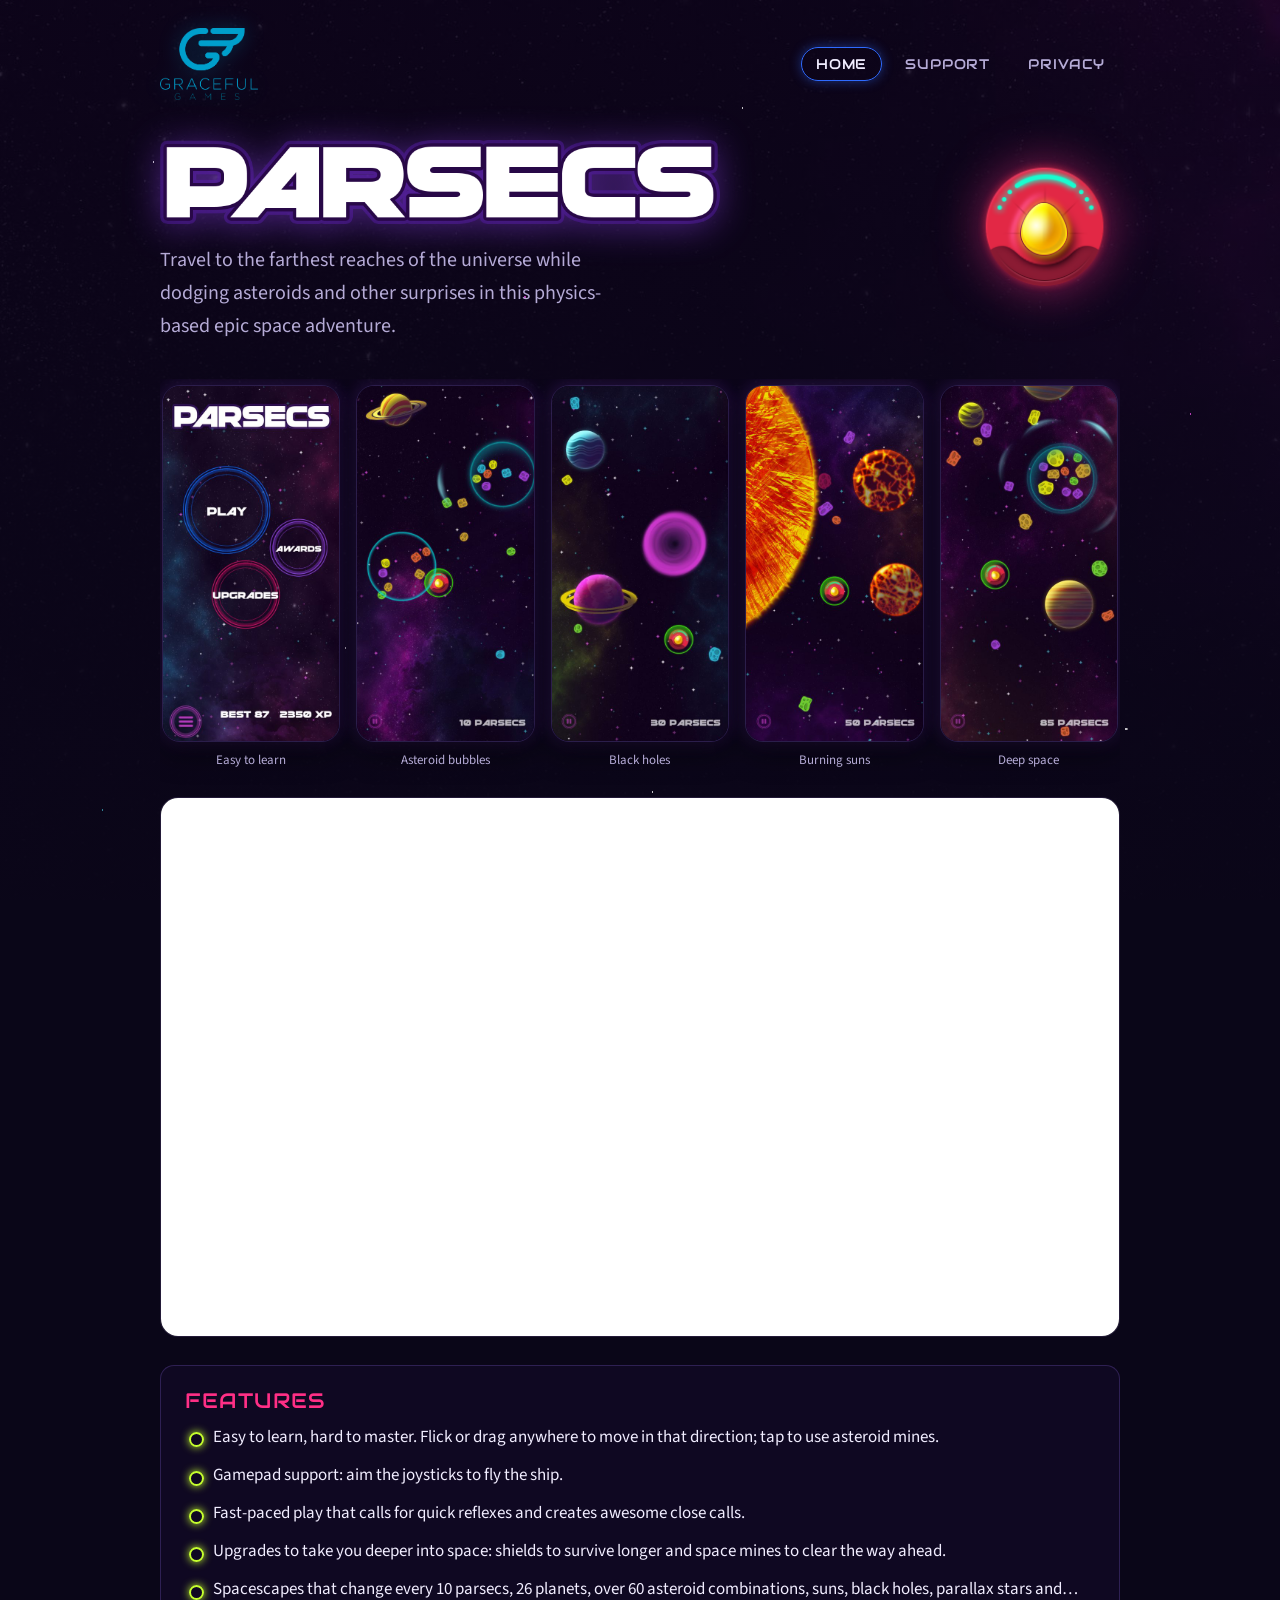
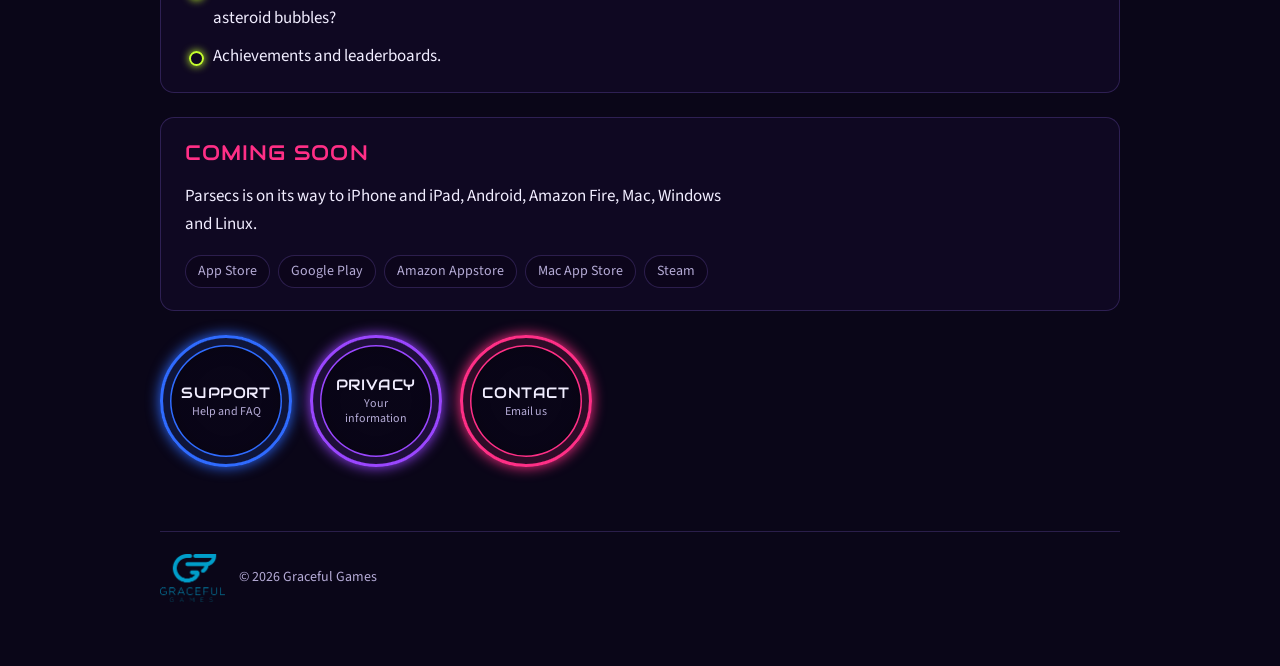
==== index.html @ 477dfe09 "Home page: the gameplay trailer under the screenshots YouTube embed, 16:9 at the column's width, fra" ====
<!doctype html>
<html lang="en">
<head>
<meta charset="utf-8">
<meta name="viewport" content="width=device-width, initial-scale=1">
<title>Graceful Games</title>
<meta name="description" content="Graceful Games, maker of Parsecs: a physics-based space adventure through asteroids, planets, suns and black holes.">
<meta property="og:title" content="Parsecs by Graceful Games">
<meta property="og:description" content="Travel to the farthest reaches of the universe while dodging asteroids and other surprises.">
<meta property="og:image" content="https://gracefulgames.net/assets/01-title.jpg">
<meta name="theme-color" content="#0a0618">
<link rel="icon" href="assets/gg-logo.png">
<link rel="preconnect" href="https://fonts.googleapis.com">
<link rel="preconnect" href="https://fonts.gstatic.com" crossorigin>
<link rel="stylesheet" href="https://fonts.googleapis.com/css2?family=Audiowide&family=Source+Sans+3:wght@400;600&display=swap">
<link rel="stylesheet" href="style.css">
</head>
<body>
<div class="wrap">
  <header class="site">
    <a class="brand" href="./"><img src="assets/gg-logo.png" alt="Graceful Games" width="526" height="386"></a>
    <nav>
      <a href="./" aria-current="page">Home</a>
      <a href="support.html">Support</a>
      <a href="privacy.html">Privacy</a>
    </nav>
  </header>

  <section class="hero">
    <div>
      <h1 style="margin:0"><img class="title" src="assets/parsecs-logo.png" alt="Parsecs" width="848" height="127"></h1>
      <p class="tagline">Travel to the farthest reaches of the universe while dodging asteroids and other surprises in this physics-based epic space adventure.</p>
    </div>
    <img class="ship" src="assets/ship.png" alt="" width="153" height="183">
  </section>

  <div class="shots" aria-label="Screenshots">
    <figure><img src="assets/01-title.jpg" alt="The Parsecs title screen with its Play, Awards and Upgrades rings" width="480" height="960" loading="lazy"><figcaption>Easy to learn</figcaption></figure>
    <figure><img src="assets/02-bubbles.jpg" alt="The ship flying past planets and asteroid bubbles" width="480" height="960" loading="lazy"><figcaption>Asteroid bubbles</figcaption></figure>
    <figure><img src="assets/03-black-hole.jpg" alt="A black hole pulling at the field" width="480" height="960" loading="lazy"><figcaption>Black holes</figcaption></figure>
    <figure><img src="assets/04-sun.jpg" alt="The ship skirting a burning sun" width="480" height="960" loading="lazy"><figcaption>Burning suns</figcaption></figure>
    <figure><img src="assets/05-deep-space.jpg" alt="Deep space, 85 parsecs out" width="480" height="960" loading="lazy"><figcaption>Deep space</figcaption></figure>
  </div>

  <div class="video">
    <iframe src="https://www.youtube.com/embed/YrT-RNDruPI?si=QQUBw9pOSfeVMyu2" title="Parsecs gameplay trailer" frameborder="0" allow="accelerometer; autoplay; clipboard-write; encrypted-media; gyroscope; picture-in-picture; web-share" referrerpolicy="strict-origin-when-cross-origin" allowfullscreen loading="lazy"></iframe>
  </div>

  <div class="card">
    <h2>Features</h2>
    <ul class="features">
      <li>Easy to learn, hard to master. Flick or drag anywhere to move in that direction; tap to use asteroid mines.</li>
      <li>Gamepad support: aim the joysticks to fly the ship.</li>
      <li>Fast-paced play that calls for quick reflexes and creates awesome close calls.</li>
      <li>Upgrades to take you deeper into space: shields to survive longer and space mines to clear the way ahead.</li>
      <li>Spacescapes that change every 10 parsecs, 26 planets, over 60 asteroid combinations, suns, black holes, parallax stars and&hellip; asteroid bubbles?</li>
      <li>Achievements and leaderboards.</li>
    </ul>
  </div>

  <div class="card">
    <h2>Coming soon</h2>
    <p>Parsecs is on its way to iPhone and iPad, Android, Amazon Fire, Mac, Windows and Linux.</p>
    <ul class="platforms">
      <li>App Store</li>
      <li>Google Play</li>
      <li>Amazon Appstore</li>
      <li>Mac App Store</li>
      <li>Steam</li>
    </ul>
  </div>

  <div class="rings">
    <a class="ring" href="support.html">Support<small>Help and FAQ</small></a>
    <a class="ring purple" href="privacy.html">Privacy<small>Your information</small></a>
    <a class="ring pink" href="mailto:kevin@gracefulgames.net">Contact<small>Email us</small></a>
  </div>

  <footer class="site">
    <img src="assets/gg-logo.png" alt="" width="526" height="386">
    <span>© 2026 Graceful Games</span>
  </footer>
</div>
</body>
</html>
---- style.css ----
/* Graceful Games - styled after Parsecs: a deep-space nebula, a starfield,
   and the game's neon menu rings (blue PLAY, purple AWARDS, pink UPGRADES). */
:root {
  --bg: #0a0618;
  --panel: rgba(18, 10, 40, 0.72);
  --panel-solid: #140c2c;
  --ink: #f1edff;
  --muted: #b5abd6;
  --line: rgba(160, 120, 255, 0.22);
  --ring-blue: #2f6bff;
  --ring-purple: #9a46ff;
  --ring-pink: #ff2f86;
  --xp: #c6ff2e;
  --gg: #00a3d4;
  --link: #7fd6ff;
  --display: "Audiowide", "Segoe UI", system-ui, sans-serif;
  --body: "Source Sans 3", "Segoe UI", system-ui, sans-serif;
  color-scheme: dark;
}

* { box-sizing: border-box; }
html, body { margin: 0; }

body {
  background-color: var(--bg);
  color: var(--ink);
  font: 17px/1.65 var(--body);
  padding: 0 16px;
  min-height: 100vh;
  position: relative;
}

/* The game's own nebula, darkened so text stays easy to read. */
body::before {
  content: "";
  position: fixed;
  inset: 0;
  z-index: -2;
  background:
    linear-gradient(180deg, rgba(10, 6, 24, 0.55) 0%, rgba(10, 6, 24, 0.82) 55%, rgba(10, 6, 24, 0.95) 100%),
    url("assets/nebula.jpg") center top / cover no-repeat;
}

/* A sprinkle of stars in the game's three tints: white, pink and teal. */
body::after {
  content: "";
  position: fixed;
  inset: 0;
  z-index: -1;
  pointer-events: none;
  opacity: 0.75;
  background-image:
    radial-gradient(1.5px 1.5px at 12% 18%, #fff 60%, transparent 61%),
    radial-gradient(1px 1px at 27% 72%, #fff 60%, transparent 61%),
    radial-gradient(2px 2px at 41% 33%, #ec52ea 60%, transparent 61%),
    radial-gradient(1px 1px at 58% 12%, #fff 60%, transparent 61%),
    radial-gradient(1.5px 1.5px at 66% 58%, #3eaabd 60%, transparent 61%),
    radial-gradient(1px 1px at 79% 27%, #fff 60%, transparent 61%),
    radial-gradient(2px 2px at 88% 81%, #fff 60%, transparent 61%),
    radial-gradient(1px 1px at 8% 90%, #3eaabd 60%, transparent 61%),
    radial-gradient(1.5px 1.5px at 93% 46%, #ec52ea 60%, transparent 61%),
    radial-gradient(1px 1px at 51% 88%, #fff 60%, transparent 61%);
}

.wrap { max-width: 960px; margin: 0 auto; padding: 28px 0 64px; }
.wrap.narrow { max-width: 760px; }

/* Header: the Graceful Games logo and the three pages. */
header.site {
  display: flex;
  flex-wrap: wrap;
  align-items: center;
  justify-content: space-between;
  gap: 16px;
  margin-bottom: 40px;
}
.brand { display: inline-flex; align-items: center; }
.brand img { height: 72px; width: auto; display: block; filter: drop-shadow(0 0 10px rgba(0, 163, 212, 0.35)); }
nav { display: flex; flex-wrap: wrap; gap: 8px; }
nav a {
  font: 14px var(--display);
  letter-spacing: 0.06em;
  text-transform: uppercase;
  color: var(--muted);
  text-decoration: none;
  padding: 7px 14px;
  border-radius: 999px;
  border: 1.5px solid transparent;
}
nav a:hover { color: var(--ink); border-color: var(--line); }
nav a[aria-current="page"] { color: var(--ink); border-color: var(--ring-blue); box-shadow: 0 0 12px rgba(47, 107, 255, 0.45); }

h1, h2, h3 { font-family: var(--display); font-weight: 400; line-height: 1.2; text-wrap: balance; }
h1 { font-size: clamp(30px, 6vw, 46px); margin: 0 0 12px; letter-spacing: 0.03em; text-transform: uppercase; }
h2 { font-size: 21px; margin: 40px 0 10px; color: var(--ring-pink); text-transform: uppercase; letter-spacing: 0.05em; }
h3 { font-size: 17px; margin: 26px 0 6px; color: var(--ink); letter-spacing: 0.02em; }
p, li { max-width: 68ch; }
a { color: var(--link); }
strong { color: var(--ink); }
.lede { color: var(--muted); font-size: 19px; margin: 0 0 28px; }
.meta { color: var(--muted); font-size: 14px; }
code { font-size: 15px; background: var(--panel-solid); padding: 1px 6px; border-radius: 4px; }

.card {
  background: var(--panel);
  border: 1px solid var(--line);
  border-radius: 14px;
  padding: 22px 24px;
  margin: 24px 0;
  backdrop-filter: blur(6px);
}
.card h2 { margin-top: 0; }

/* Home: the hero. */
.hero { display: grid; grid-template-columns: 1fr auto; gap: 24px; align-items: center; margin: 8px 0 36px; }
.hero .title { width: 100%; max-width: 560px; height: auto; display: block; filter: drop-shadow(0 4px 18px rgba(154, 70, 255, 0.45)); }
.hero .tagline { font-size: 20px; color: var(--muted); margin: 20px 0 0; max-width: 46ch; }
.hero .ship {
  width: clamp(96px, 16vw, 150px);
  height: auto;
  filter: drop-shadow(0 0 24px rgba(255, 47, 134, 0.55));
  animation: drift 6s ease-in-out infinite;
}
@keyframes drift {
  0%, 100% { transform: translateY(0) rotate(-4deg); }
  50% { transform: translateY(-14px) rotate(4deg); }
}

/* The game's menu rings, as links. */
.rings { display: flex; flex-wrap: wrap; gap: 18px; margin: 8px 0 8px; }
.ring {
  --c: var(--ring-blue);
  width: 132px;
  height: 132px;
  border-radius: 50%;
  display: flex;
  flex-direction: column;
  align-items: center;
  justify-content: center;
  gap: 2px;
  text-align: center;
  padding: 18px;
  font: 15px/1.2 var(--display);
  text-transform: uppercase;
  letter-spacing: 0.04em;
  color: var(--ink);
  text-decoration: none;
  border: 3px solid var(--c);
  box-shadow: 0 0 14px var(--c), inset 0 0 0 7px rgba(10, 6, 24, 0.85), inset 0 0 0 8.5px var(--c), inset 0 0 22px rgba(0, 0, 0, 0.6);
  background: radial-gradient(circle, rgba(10, 6, 24, 0.85) 60%, rgba(10, 6, 24, 0.6) 100%);
  transition: transform 0.15s ease, box-shadow 0.15s ease;
}
.ring:hover, .ring:focus-visible { transform: scale(1.05); box-shadow: 0 0 24px var(--c), inset 0 0 0 7px rgba(10, 6, 24, 0.85), inset 0 0 0 8.5px var(--c), inset 0 0 22px rgba(0, 0, 0, 0.6); outline: none; }
.ring.purple { --c: var(--ring-purple); }
.ring.pink { --c: var(--ring-pink); }
.ring small { display: block; font: 12px/1.25 var(--body); text-transform: none; letter-spacing: 0; color: var(--muted); max-width: 84px; }

/* Screenshots, phone-shaped, in a row that scrolls on narrow screens. */
.shots {
  display: grid;
  grid-auto-flow: column;
  grid-auto-columns: minmax(150px, 1fr);
  gap: 16px;
  overflow-x: auto;
  scroll-snap-type: x mandatory;
  padding: 6px 2px 18px;
  margin: 0 0 8px;
}
.shots figure { margin: 0; scroll-snap-align: start; }
.shots img {
  width: 100%;
  height: auto;
  aspect-ratio: 1 / 2;
  object-fit: cover;
  border-radius: 18px;
  border: 1px solid var(--line);
  box-shadow: 0 10px 28px rgba(0, 0, 0, 0.55), 0 0 18px rgba(154, 70, 255, 0.25);
  display: block;
}
.shots figcaption { font-size: 13px; color: var(--muted); text-align: center; margin-top: 8px; }

/* The gameplay trailer, 16:9 at the column's full width on any screen. */
.video {
  aspect-ratio: 16 / 9;
  max-width: 100%;
  margin: 0 0 28px;
  border-radius: 18px;
  overflow: hidden;
  border: 1px solid var(--line);
  background: #000;
}
.video iframe { display: block; width: 100%; height: 100%; border: 0; }

.features { list-style: none; padding: 0; margin: 0; display: grid; gap: 10px; }
.features li { padding-left: 28px; position: relative; max-width: none; }
.features li::before {
  content: "";
  position: absolute;
  left: 4px;
  top: 0.55em;
  width: 11px;
  height: 11px;
  border-radius: 50%;
  border: 2px solid var(--xp);
  box-shadow: 0 0 8px var(--xp);
}

.platforms { display: flex; flex-wrap: wrap; gap: 8px; margin: 12px 0 0; padding: 0; list-style: none; }
.platforms li {
  font-size: 14px;
  padding: 4px 12px;
  border-radius: 999px;
  border: 1px solid var(--line);
  background: rgba(10, 6, 24, 0.6);
  color: var(--muted);
}

footer.site {
  margin-top: 64px;
  padding-top: 22px;
  border-top: 1px solid var(--line);
  color: var(--muted);
  font-size: 14px;
  display: flex;
  flex-wrap: wrap;
  align-items: center;
  gap: 14px;
}
footer.site img { height: 48px; width: auto; }
footer.site a { color: var(--muted); }

@media (max-width: 640px) {
  .hero { grid-template-columns: 1fr; }
  .hero .ship { justify-self: center; grid-row: 1; }
  .brand img { height: 58px; }
  .ring { width: 112px; height: 112px; font-size: 13px; }
  .shots { grid-auto-columns: 58%; }
  .rings { justify-content: center; }
}

@media (prefers-reduced-motion: reduce) {
  .hero .ship { animation: none; }
  .ring { transition: none; }
}
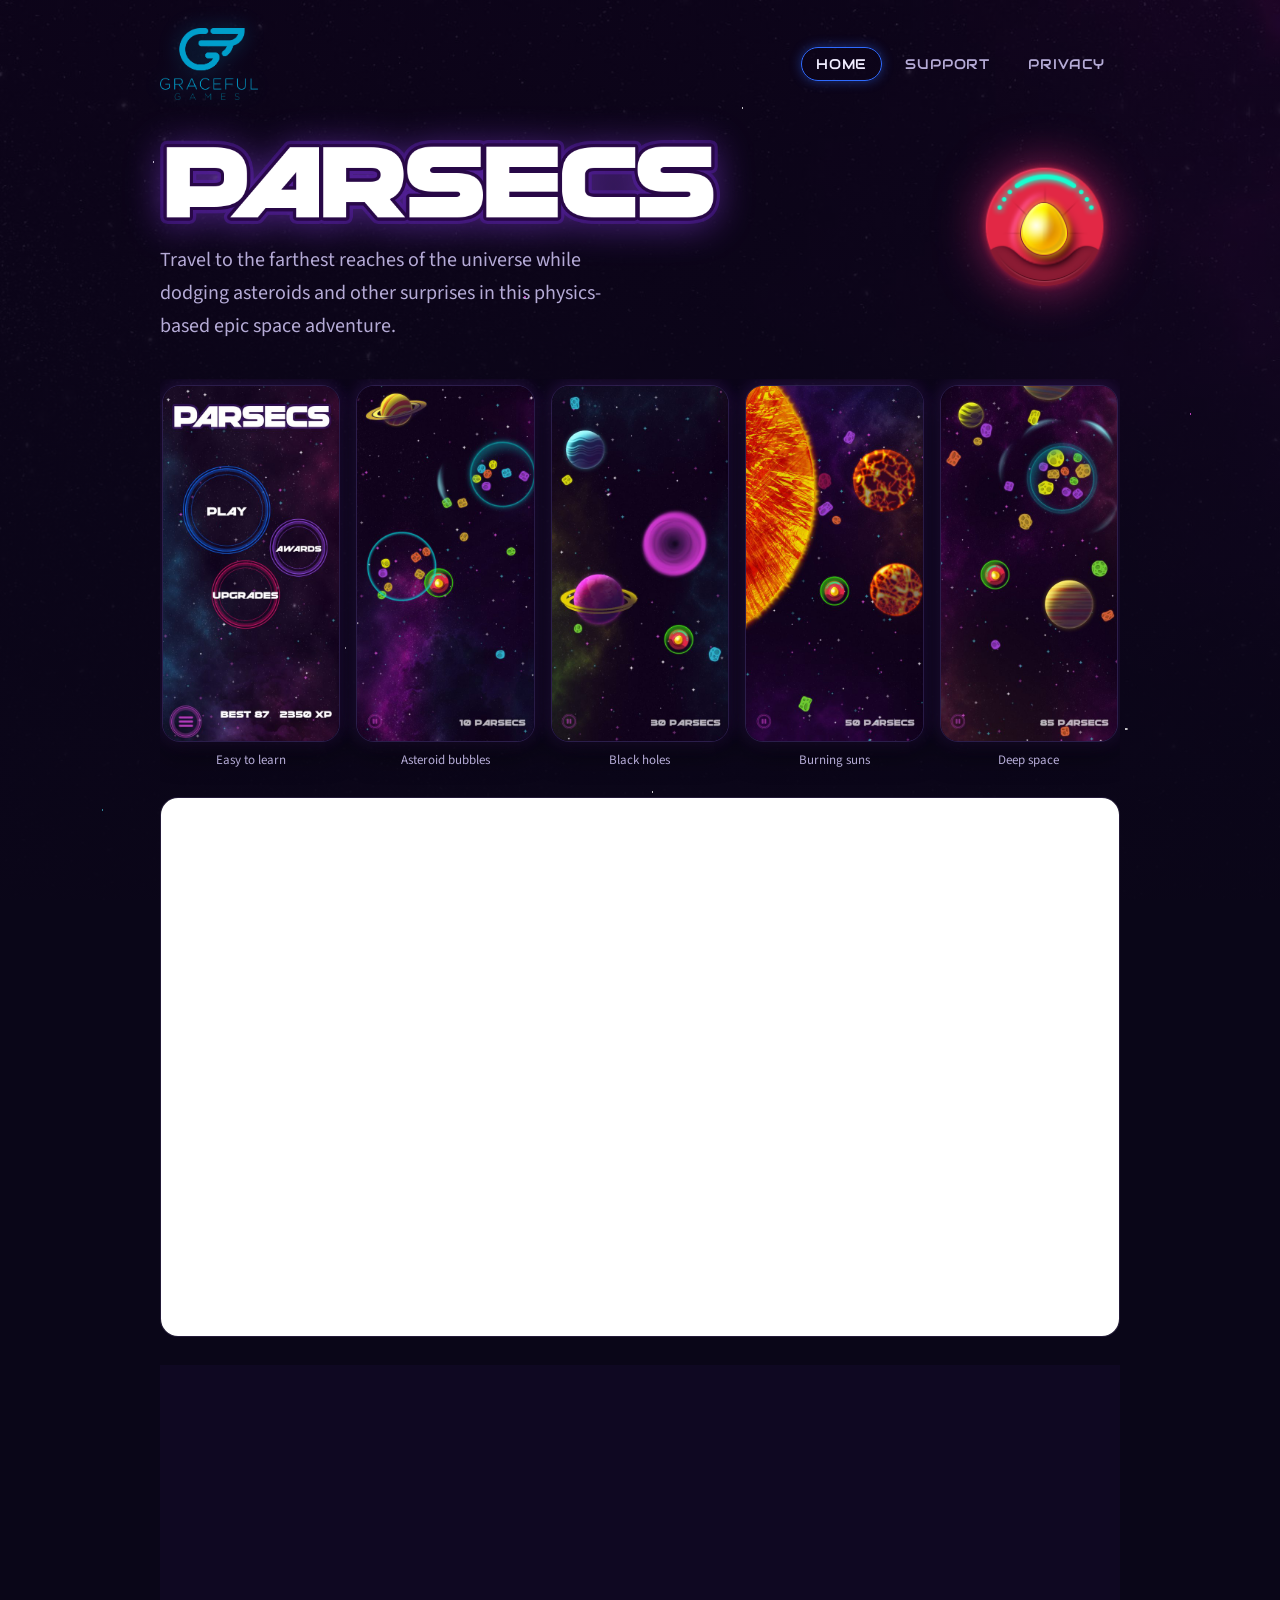
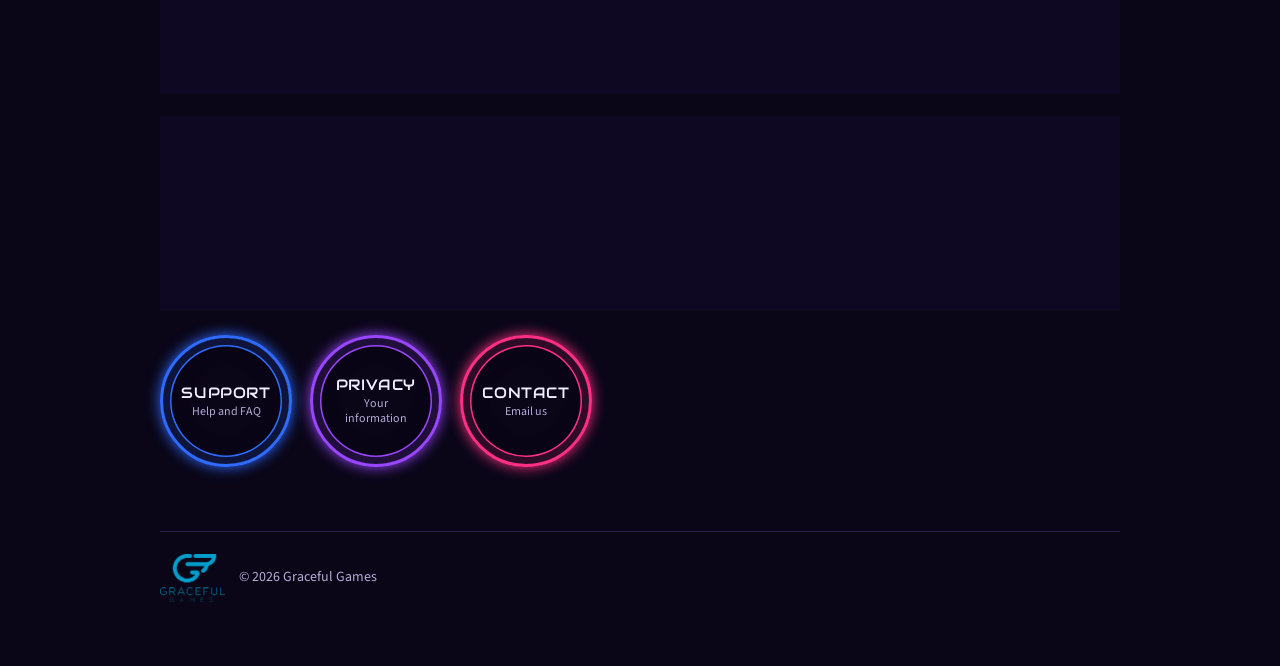
==== commit 82ccc1b1: "Version the stylesheet link so browsers fetch new styles at once A cached style.css (GitHub Pages al" ====
--- a/index.html
+++ b/index.html
@@ -13,7 +13,7 @@
 <link rel="preconnect" href="https://fonts.googleapis.com">
 <link rel="preconnect" href="https://fonts.gstatic.com" crossorigin>
 <link rel="stylesheet" href="https://fonts.googleapis.com/css2?family=Audiowide&family=Source+Sans+3:wght@400;600&display=swap">
-<link rel="stylesheet" href="style.css">
+<link rel="stylesheet" href="style.css?v=2026-10-16">
 </head>
 <body>
 <div class="wrap">
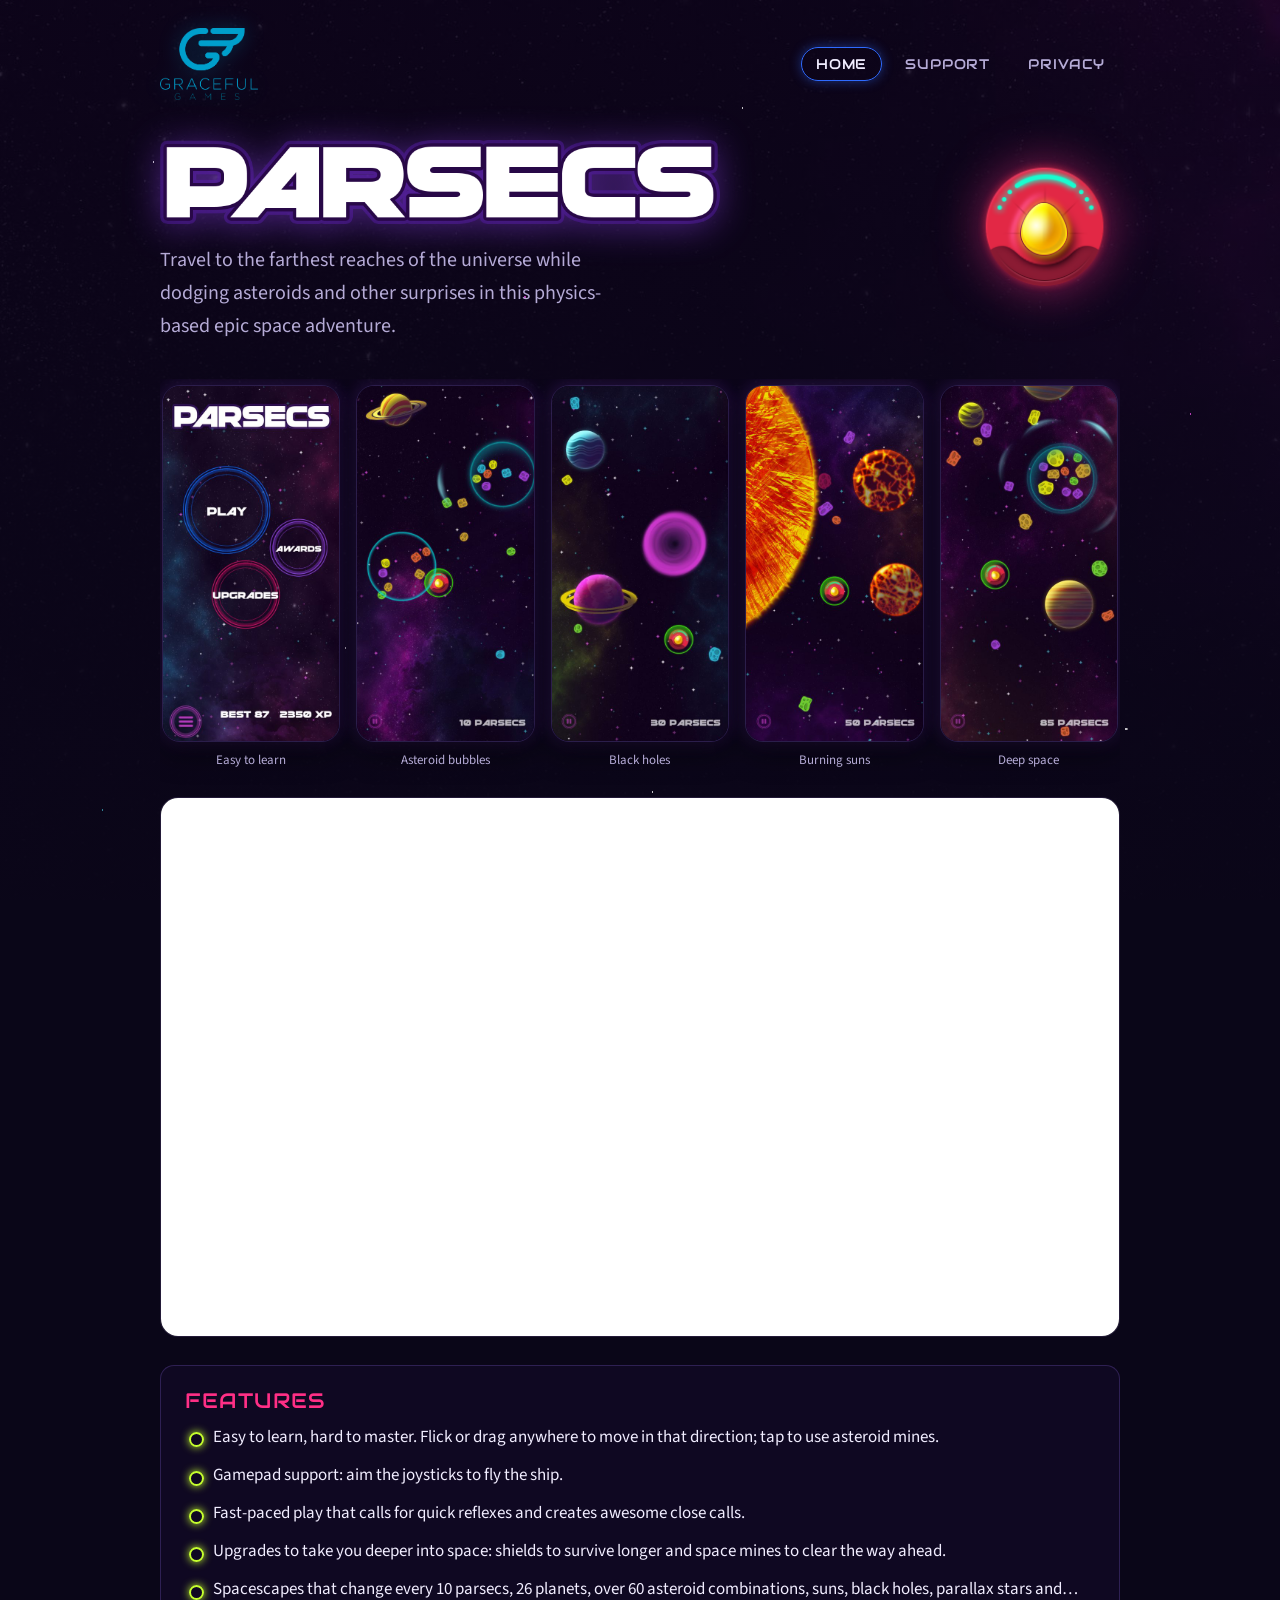
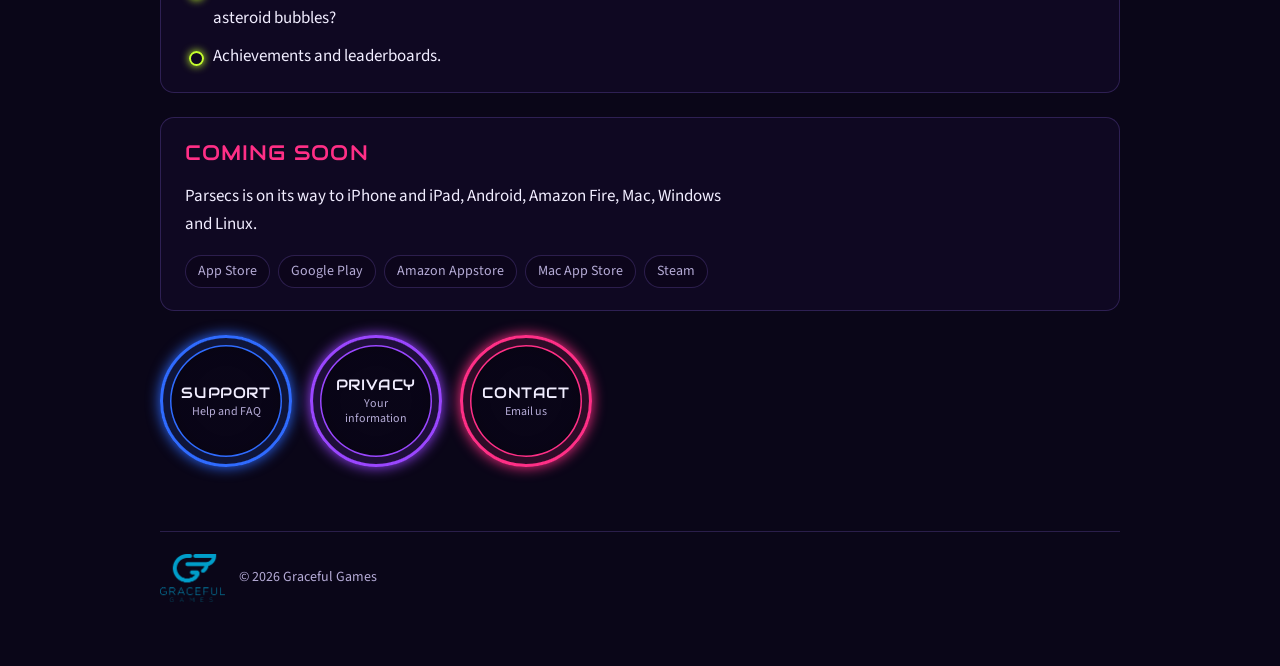
==== commit 3b1387c0: "Trailer embed from the Graceful Games YouTube channel Co-Authored-By: Claude Opus 5.5 <noreply@anthr" ====
--- a/index.html
+++ b/index.html
@@ -43,7 +43,7 @@
   </div>
 
   <div class="video">
-    <iframe src="https://www.youtube.com/embed/YrT-RNDruPI?si=QQUBw9pOSfeVMyu2" title="Parsecs gameplay trailer" frameborder="0" allow="accelerometer; autoplay; clipboard-write; encrypted-media; gyroscope; picture-in-picture; web-share" referrerpolicy="strict-origin-when-cross-origin" allowfullscreen loading="lazy"></iframe>
+    <iframe src="https://www.youtube.com/embed/2_z4s0PVb4Q" title="Parsecs gameplay trailer" frameborder="0" allow="accelerometer; autoplay; clipboard-write; encrypted-media; gyroscope; picture-in-picture; web-share" referrerpolicy="strict-origin-when-cross-origin" allowfullscreen loading="lazy"></iframe>
   </div>
 
   <div class="card">
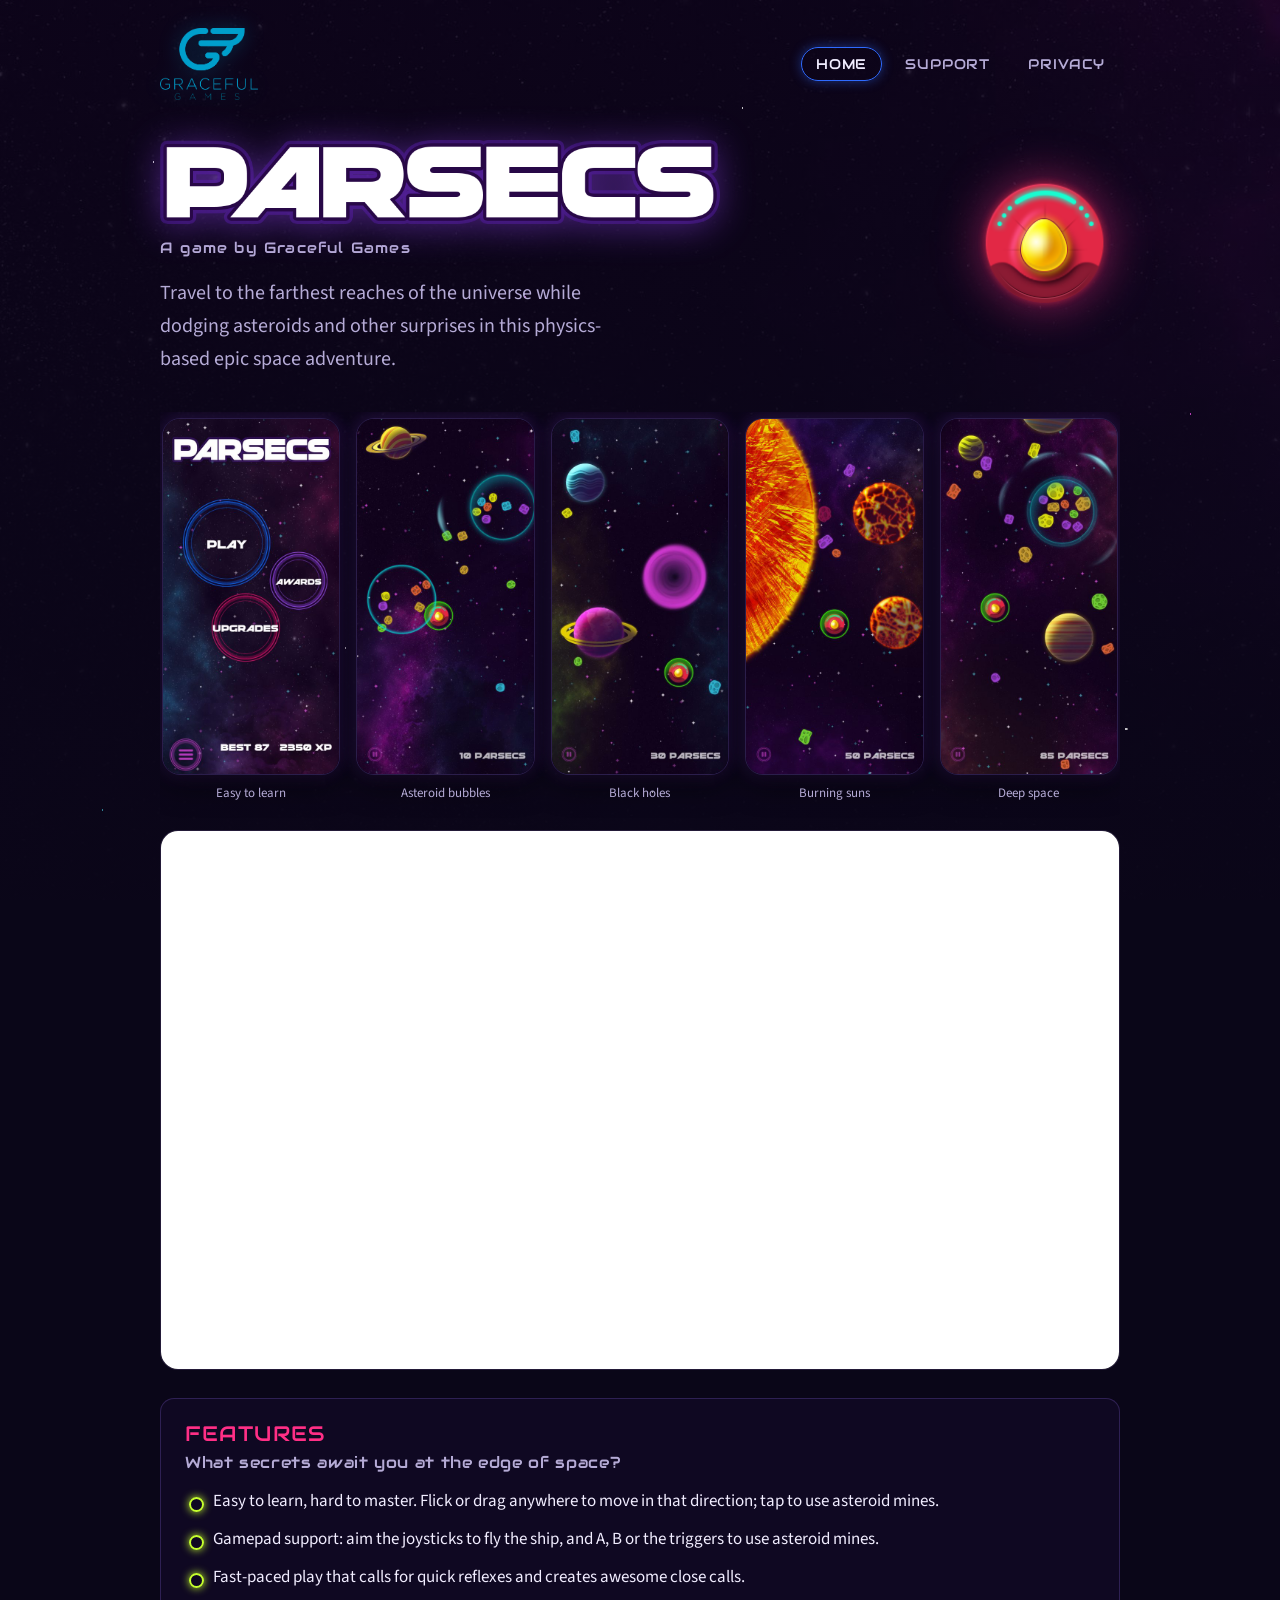
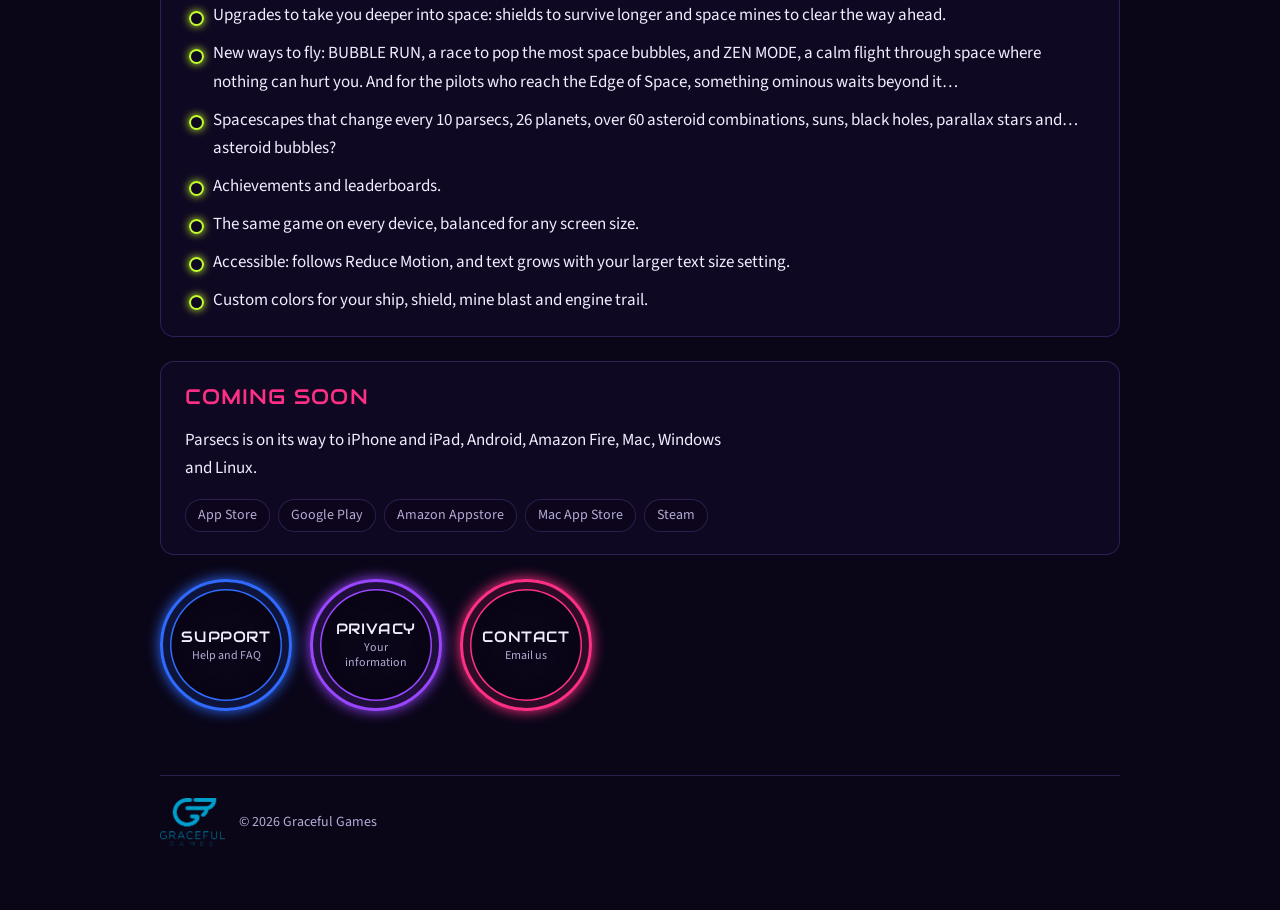
==== commit 68e96b51: "Search visibility: canonical URLs, site name, favicons, sitemap; fuller features - Each page names i" ====
--- a/index.html
+++ b/index.html
@@ -3,17 +3,63 @@
 <head>
 <meta charset="utf-8">
 <meta name="viewport" content="width=device-width, initial-scale=1">
-<title>Graceful Games</title>
+<title>Graceful Games | Makers of Parsecs, a space adventure game</title>
 <meta name="description" content="Graceful Games, maker of Parsecs: a physics-based space adventure through asteroids, planets, suns and black holes.">
+<link rel="canonical" href="https://gracefulgames.net/">
+<meta property="og:site_name" content="Graceful Games">
+<meta property="og:type" content="website">
+<meta property="og:url" content="https://gracefulgames.net/">
 <meta property="og:title" content="Parsecs by Graceful Games">
 <meta property="og:description" content="Travel to the farthest reaches of the universe while dodging asteroids and other surprises.">
 <meta property="og:image" content="https://gracefulgames.net/assets/01-title.jpg">
 <meta name="theme-color" content="#0a0618">
-<link rel="icon" href="assets/gg-logo.png">
+<link rel="icon" href="/favicon.ico" sizes="48x48">
+<link rel="icon" href="/assets/favicon-192.png" type="image/png" sizes="192x192">
+<link rel="apple-touch-icon" href="/assets/apple-touch-icon.png">
+<script type="application/ld+json">
+{
+  "@context": "https://schema.org",
+  "@graph": [
+    {
+      "@type": "WebSite",
+      "@id": "https://gracefulgames.net/#website",
+      "name": "Graceful Games",
+      "alternateName": "gracefulgames.net",
+      "url": "https://gracefulgames.net/",
+      "publisher": { "@id": "https://gracefulgames.net/#org" }
+    },
+    {
+      "@type": "Organization",
+      "@id": "https://gracefulgames.net/#org",
+      "name": "Graceful Games",
+      "url": "https://gracefulgames.net/",
+      "logo": "https://gracefulgames.net/assets/gg-logo.png",
+      "email": "kevin@gracefulgames.net"
+    },
+    {
+      "@type": "VideoGame",
+      "name": "Parsecs",
+      "url": "https://gracefulgames.net/",
+      "description": "A physics-based space adventure: travel to the farthest reaches of the universe while dodging asteroids, planets, suns and black holes.",
+      "image": "https://gracefulgames.net/assets/01-title.jpg",
+      "genre": ["Arcade", "Action"],
+      "gamePlatform": ["iOS", "Android", "Windows", "macOS", "Linux"],
+      "publisher": { "@id": "https://gracefulgames.net/#org" },
+      "author": { "@id": "https://gracefulgames.net/#org" },
+      "trailer": {
+        "@type": "VideoObject",
+        "name": "Parsecs gameplay trailer",
+        "embedUrl": "https://www.youtube.com/embed/2_z4s0PVb4Q",
+        "thumbnailUrl": "https://i.ytimg.com/vi/2_z4s0PVb4Q/hqdefault.jpg"
+      }
+    }
+  ]
+}
+</script>
 <link rel="preconnect" href="https://fonts.googleapis.com">
 <link rel="preconnect" href="https://fonts.gstatic.com" crossorigin>
 <link rel="stylesheet" href="https://fonts.googleapis.com/css2?family=Audiowide&family=Source+Sans+3:wght@400;600&display=swap">
-<link rel="stylesheet" href="style.css?v=2026-10-16">
+<link rel="stylesheet" href="style.css?v=2026-10-22">
 </head>
 <body>
 <div class="wrap">
@@ -29,6 +75,7 @@
   <section class="hero">
     <div>
       <h1 style="margin:0"><img class="title" src="assets/parsecs-logo.png" alt="Parsecs" width="848" height="127"></h1>
+      <p class="studio">A game by Graceful Games</p>
       <p class="tagline">Travel to the farthest reaches of the universe while dodging asteroids and other surprises in this physics-based epic space adventure.</p>
     </div>
     <img class="ship" src="assets/ship.png" alt="" width="153" height="183">
@@ -48,13 +95,18 @@
 
   <div class="card">
     <h2>Features</h2>
+    <p class="hint">What secrets await you at the edge of space?</p>
     <ul class="features">
       <li>Easy to learn, hard to master. Flick or drag anywhere to move in that direction; tap to use asteroid mines.</li>
-      <li>Gamepad support: aim the joysticks to fly the ship.</li>
+      <li>Gamepad support: aim the joysticks to fly the ship, and A, B or the triggers to use asteroid mines.</li>
       <li>Fast-paced play that calls for quick reflexes and creates awesome close calls.</li>
       <li>Upgrades to take you deeper into space: shields to survive longer and space mines to clear the way ahead.</li>
+      <li>New ways to fly: BUBBLE RUN, a race to pop the most space bubbles, and ZEN MODE, a calm flight through space where nothing can hurt you. And for the pilots who reach the Edge of Space, something ominous waits beyond it&hellip;</li>
       <li>Spacescapes that change every 10 parsecs, 26 planets, over 60 asteroid combinations, suns, black holes, parallax stars and&hellip; asteroid bubbles?</li>
       <li>Achievements and leaderboards.</li>
+      <li>The same game on every device, balanced for any screen size.</li>
+      <li>Accessible: follows Reduce Motion, and text grows with your larger text size setting.</li>
+      <li>Custom colors for your ship, shield, mine blast and engine trail.</li>
     </ul>
   </div>
 
--- a/style.css
+++ b/style.css
@@ -114,6 +114,8 @@
 /* Home: the hero. */
 .hero { display: grid; grid-template-columns: 1fr auto; gap: 24px; align-items: center; margin: 8px 0 36px; }
 .hero .title { width: 100%; max-width: 560px; height: auto; display: block; filter: drop-shadow(0 4px 18px rgba(154, 70, 255, 0.45)); }
+.hint { font: 16px var(--display); letter-spacing: 0.04em; color: var(--muted); margin: -4px 0 14px; }
+.hero .studio { font: 15px var(--display); letter-spacing: 0.08em; color: var(--muted); margin: 14px 0 0; }
 .hero .tagline { font-size: 20px; color: var(--muted); margin: 20px 0 0; max-width: 46ch; }
 .hero .ship {
   width: clamp(96px, 16vw, 150px);
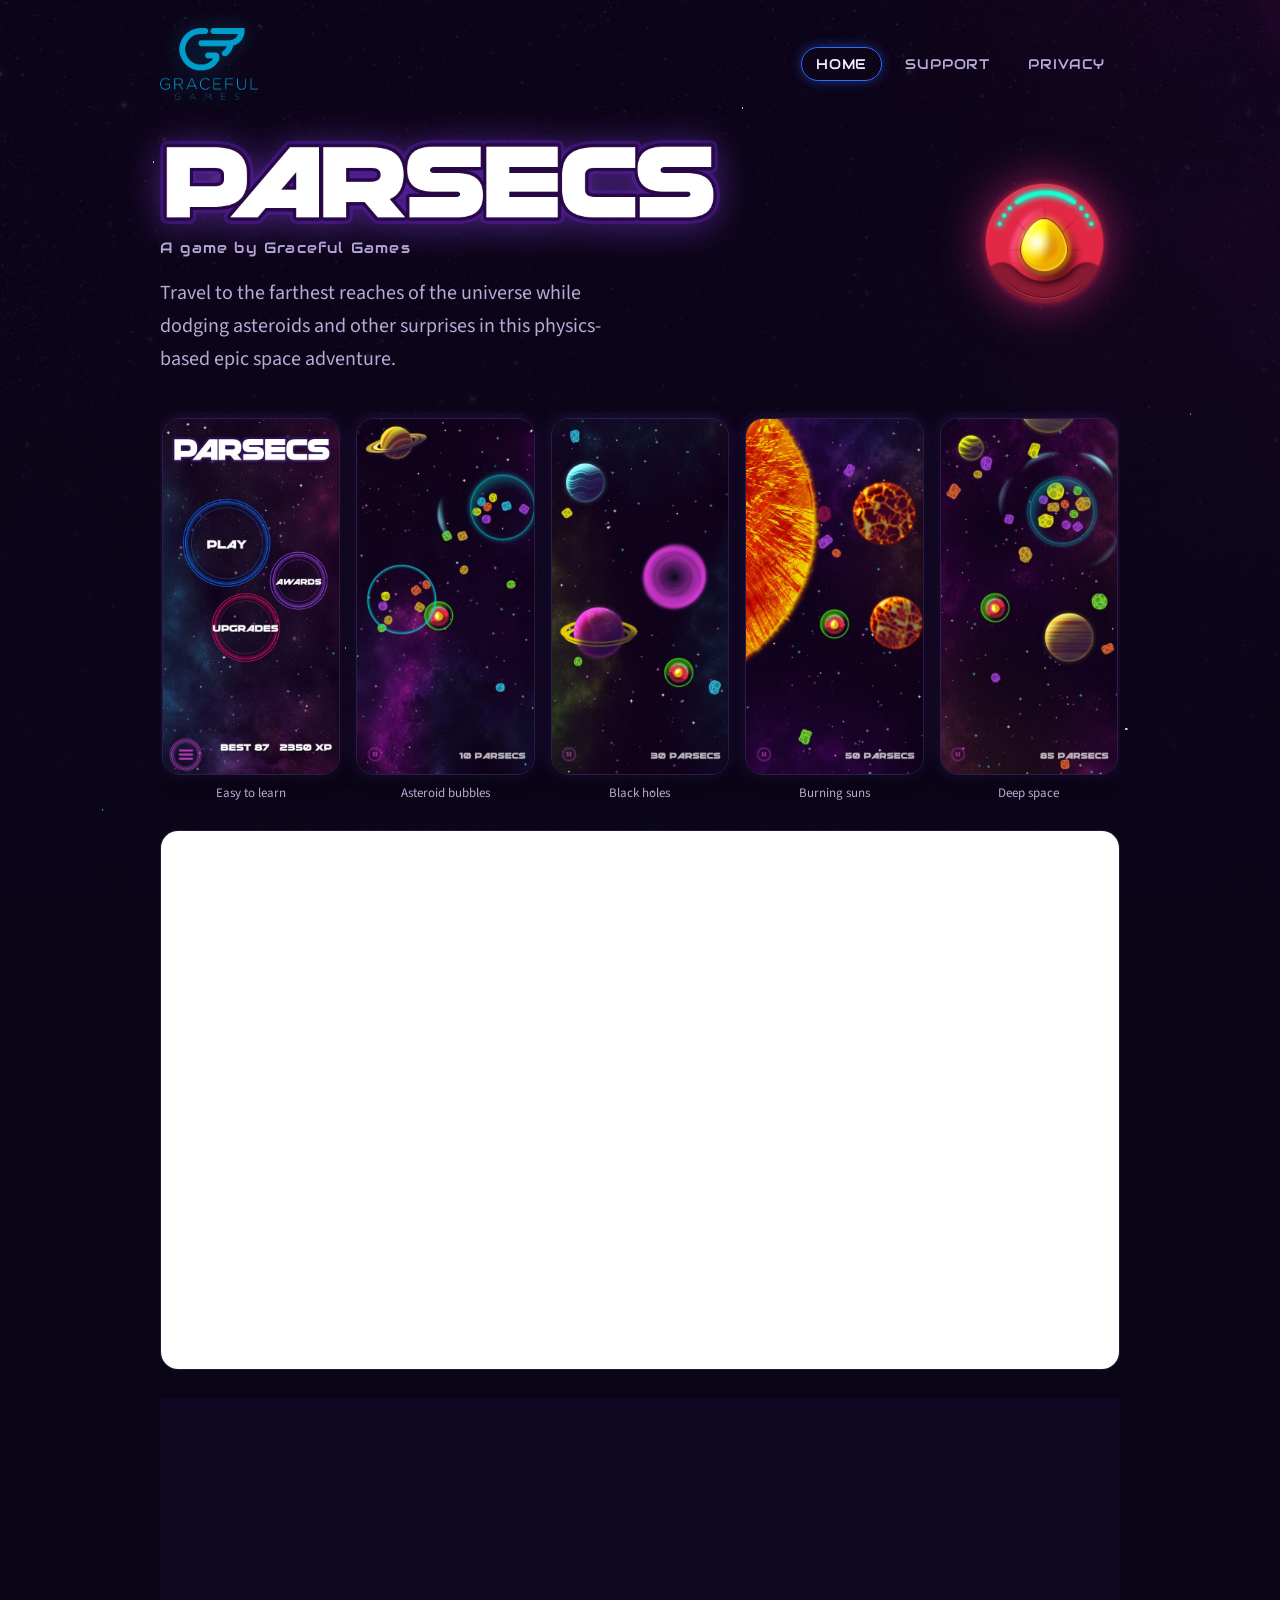
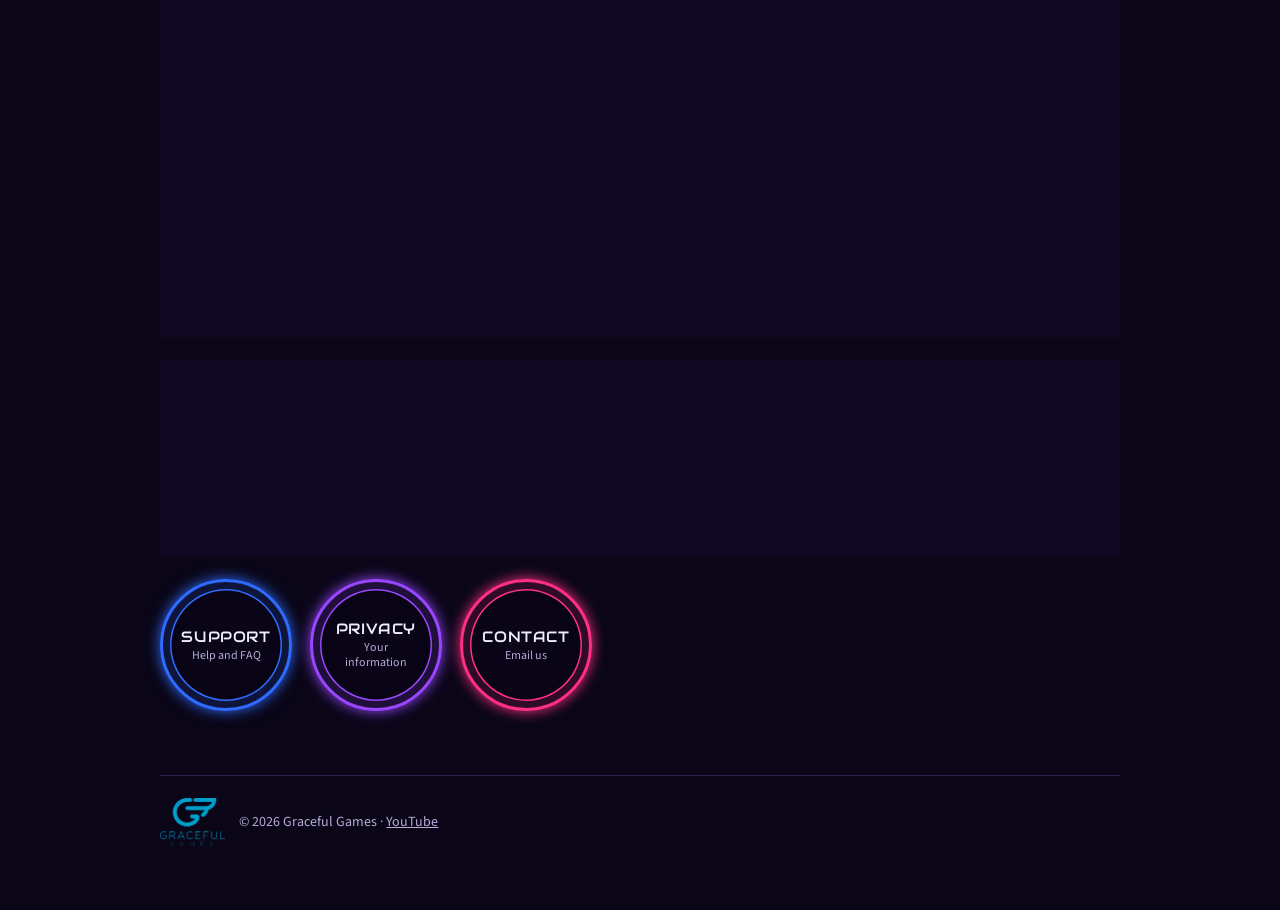
==== commit 703923c4: "Link the Graceful Games YouTube channel The organization's structured data lists the channel as its " ====
--- a/index.html
+++ b/index.html
@@ -34,7 +34,8 @@
       "name": "Graceful Games",
       "url": "https://gracefulgames.net/",
       "logo": "https://gracefulgames.net/assets/gg-logo.png",
-      "email": "kevin@gracefulgames.net"
+      "email": "kevin@gracefulgames.net",
+      "sameAs": ["https://www.youtube.com/@GracefulGamesLLC"]
     },
     {
       "@type": "VideoGame",
@@ -130,7 +131,7 @@
 
   <footer class="site">
     <img src="assets/gg-logo.png" alt="" width="526" height="386">
-    <span>© 2026 Graceful Games</span>
+    <span>© 2026 Graceful Games · <a href="https://www.youtube.com/@GracefulGamesLLC" rel="me">YouTube</a></span>
   </footer>
 </div>
 </body>
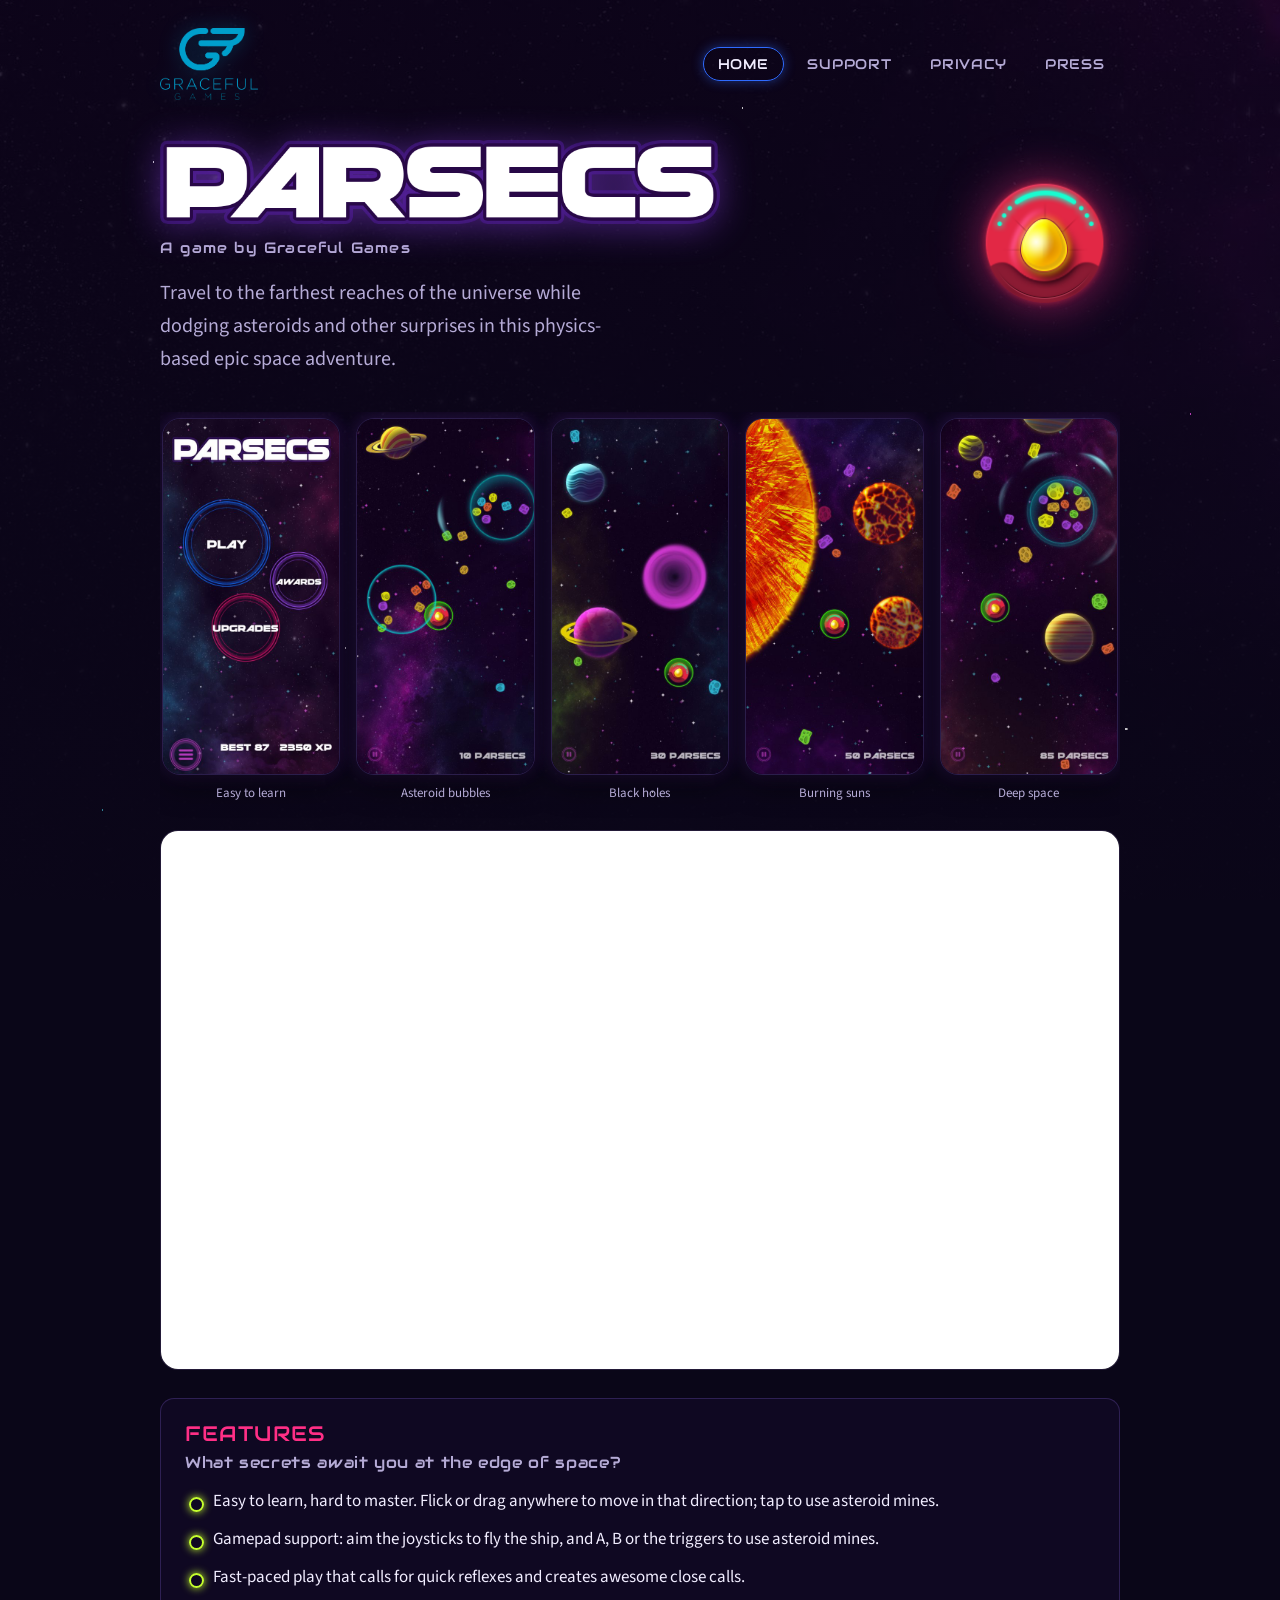
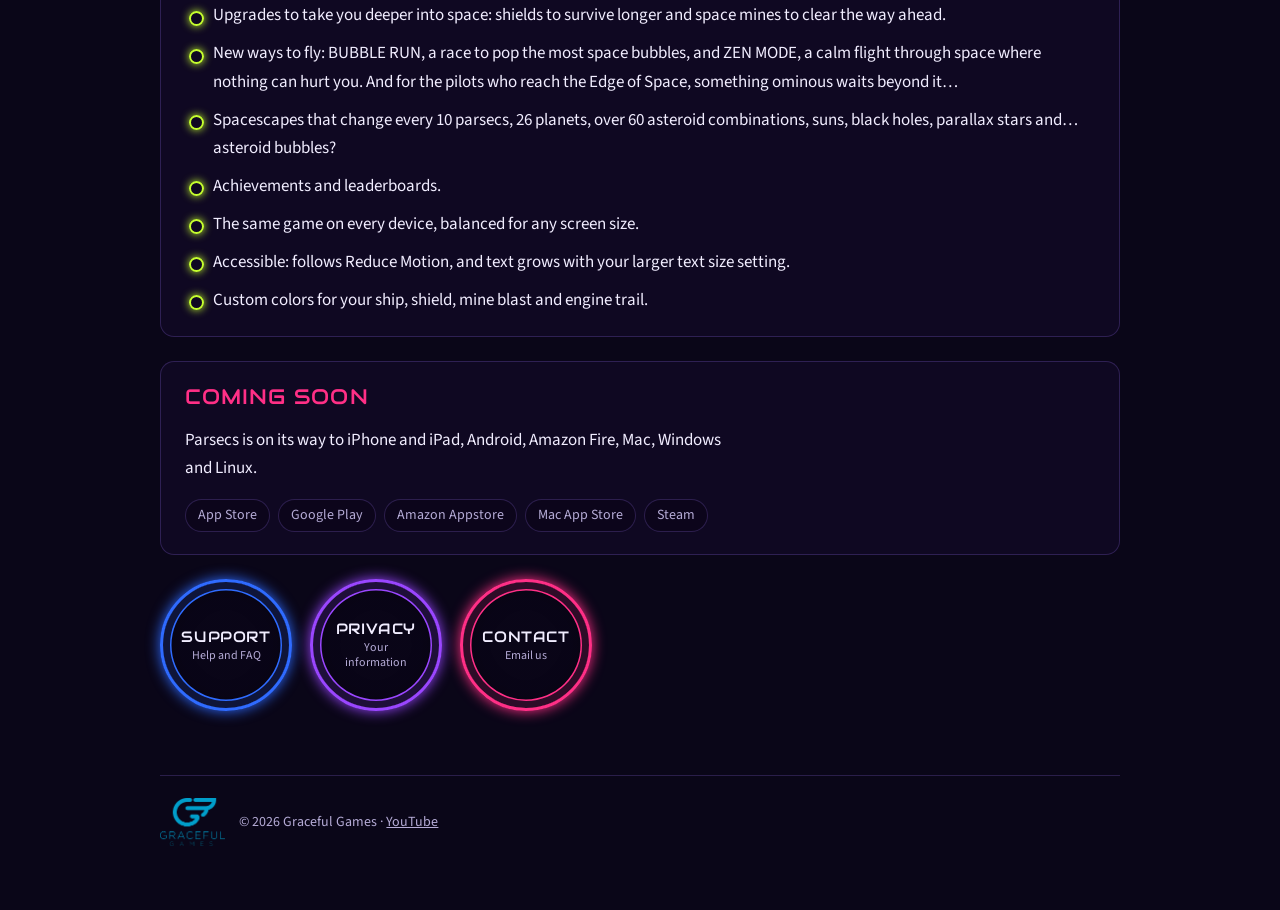
==== commit 0125f221: "Press kit for Parsecs at /press, linked from the site nav and sitemap Co-Authored-By: Claude Opus 5." ====
--- a/index.html
+++ b/index.html
@@ -70,6 +70,7 @@
       <a href="./" aria-current="page">Home</a>
       <a href="support.html">Support</a>
       <a href="privacy.html">Privacy</a>
+      <a href="press/">Press</a>
     </nav>
   </header>
 
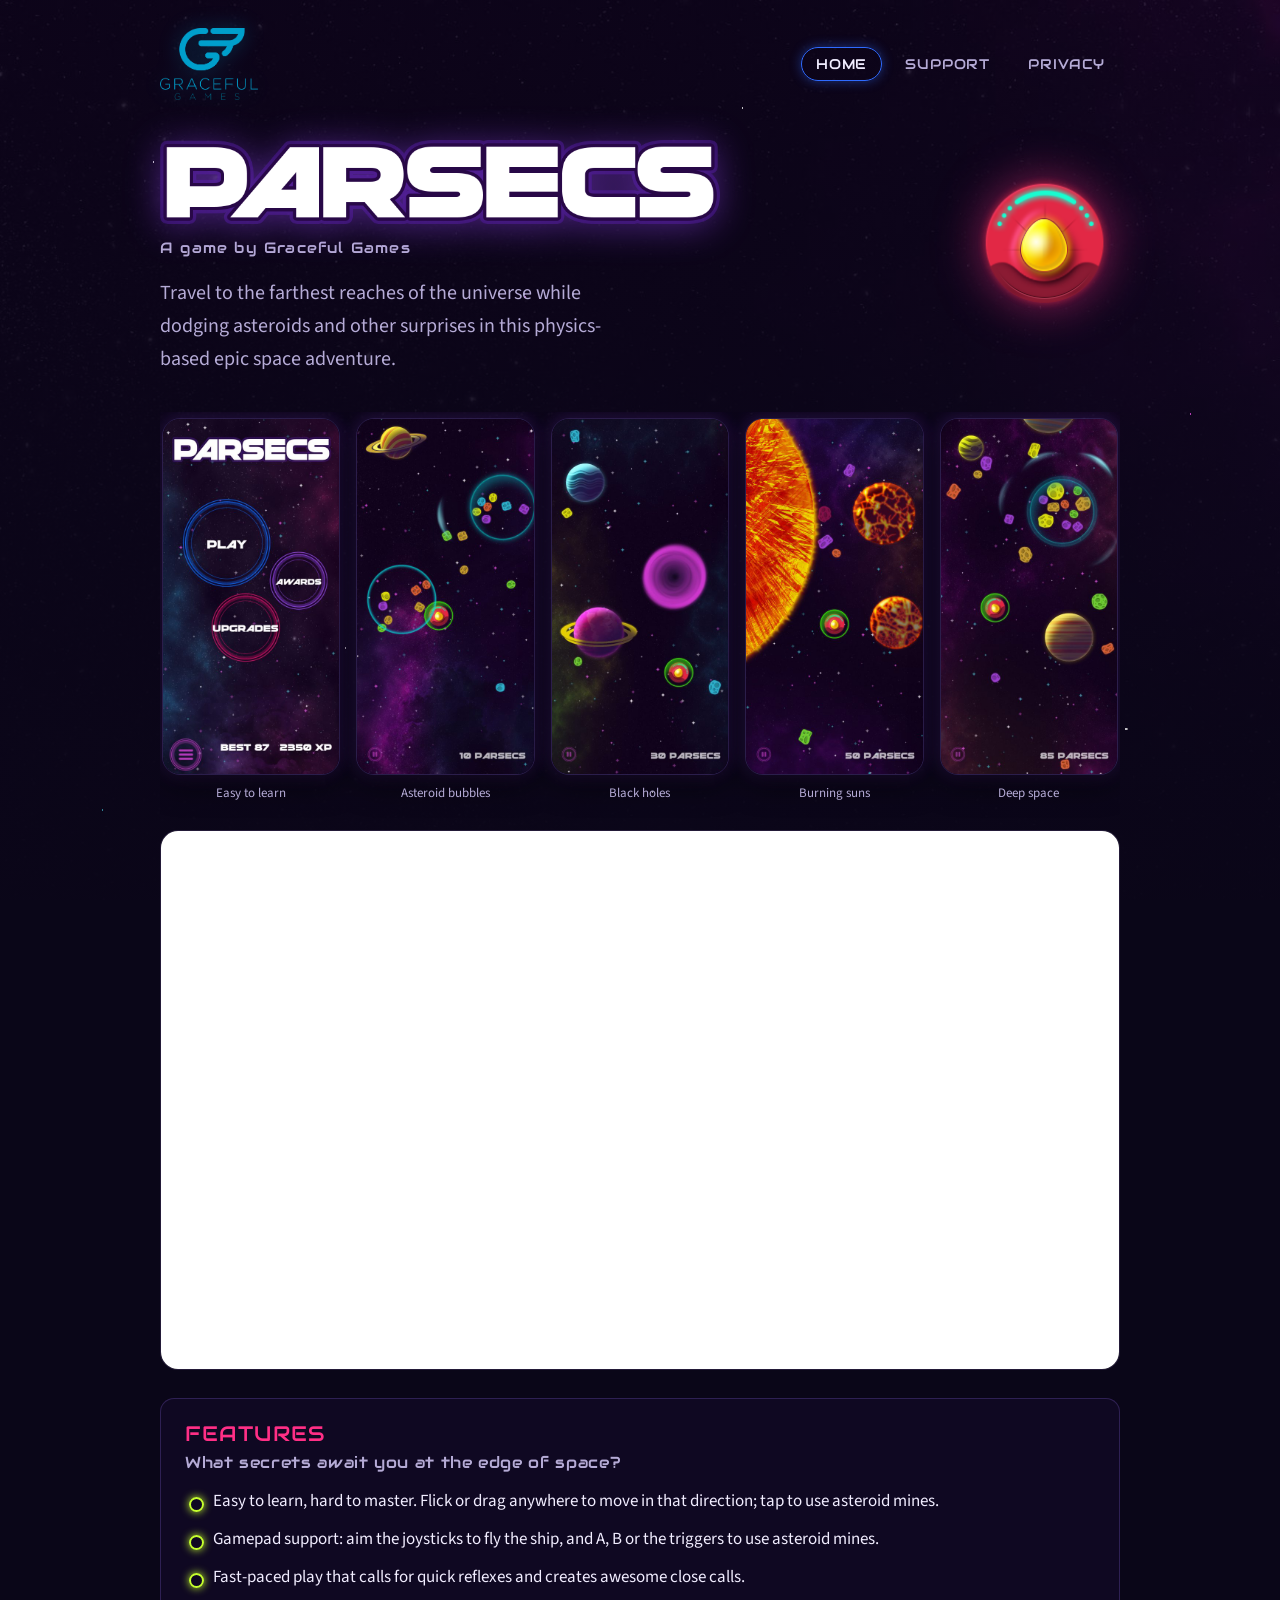
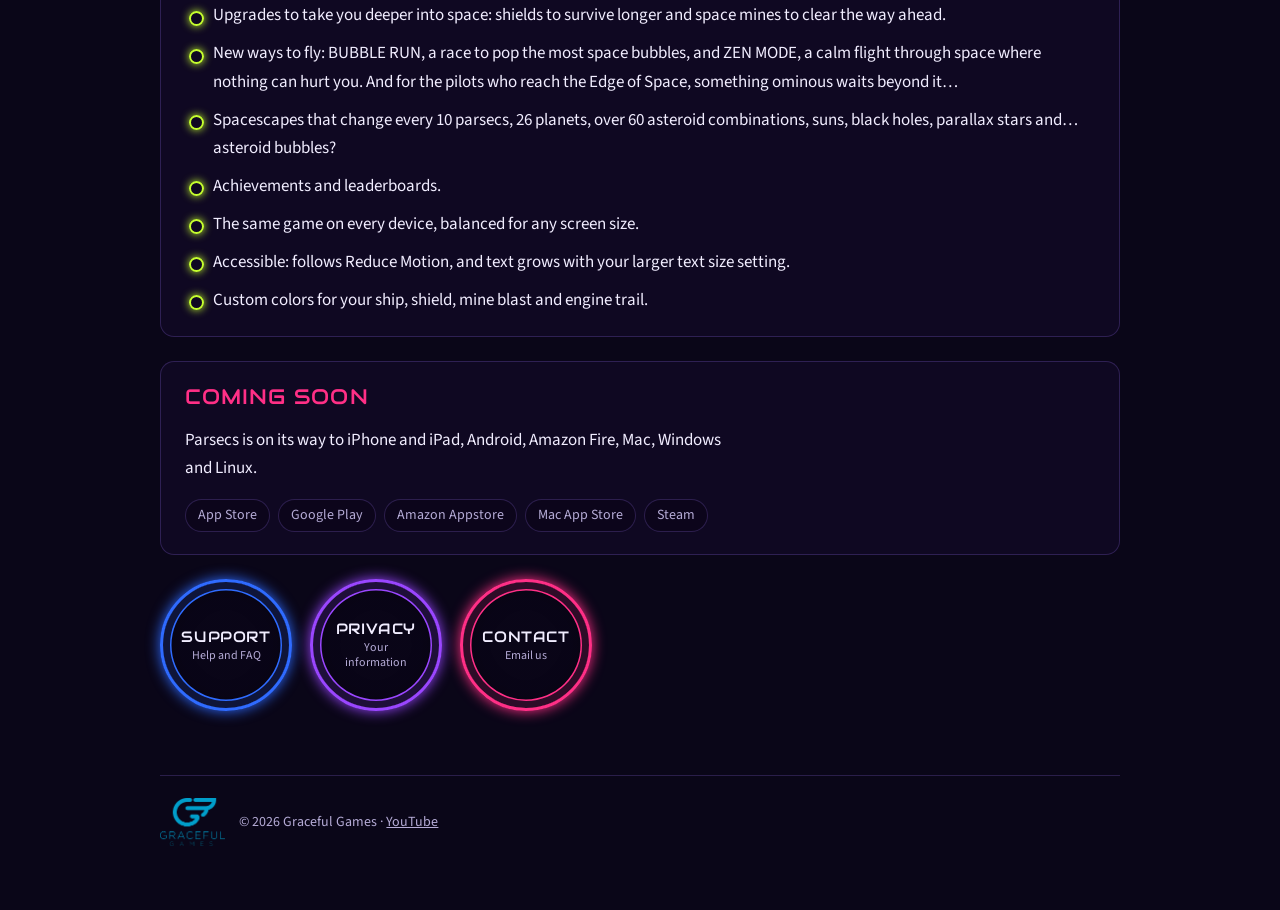
==== commit 82f7e09e: "Press kit stands alone: no Press link in the site menu, no link back from it Co-Authored-By: Claude " ====
--- a/index.html
+++ b/index.html
@@ -70,7 +70,6 @@
       <a href="./" aria-current="page">Home</a>
       <a href="support.html">Support</a>
       <a href="privacy.html">Privacy</a>
-      <a href="press/">Press</a>
     </nav>
   </header>
 
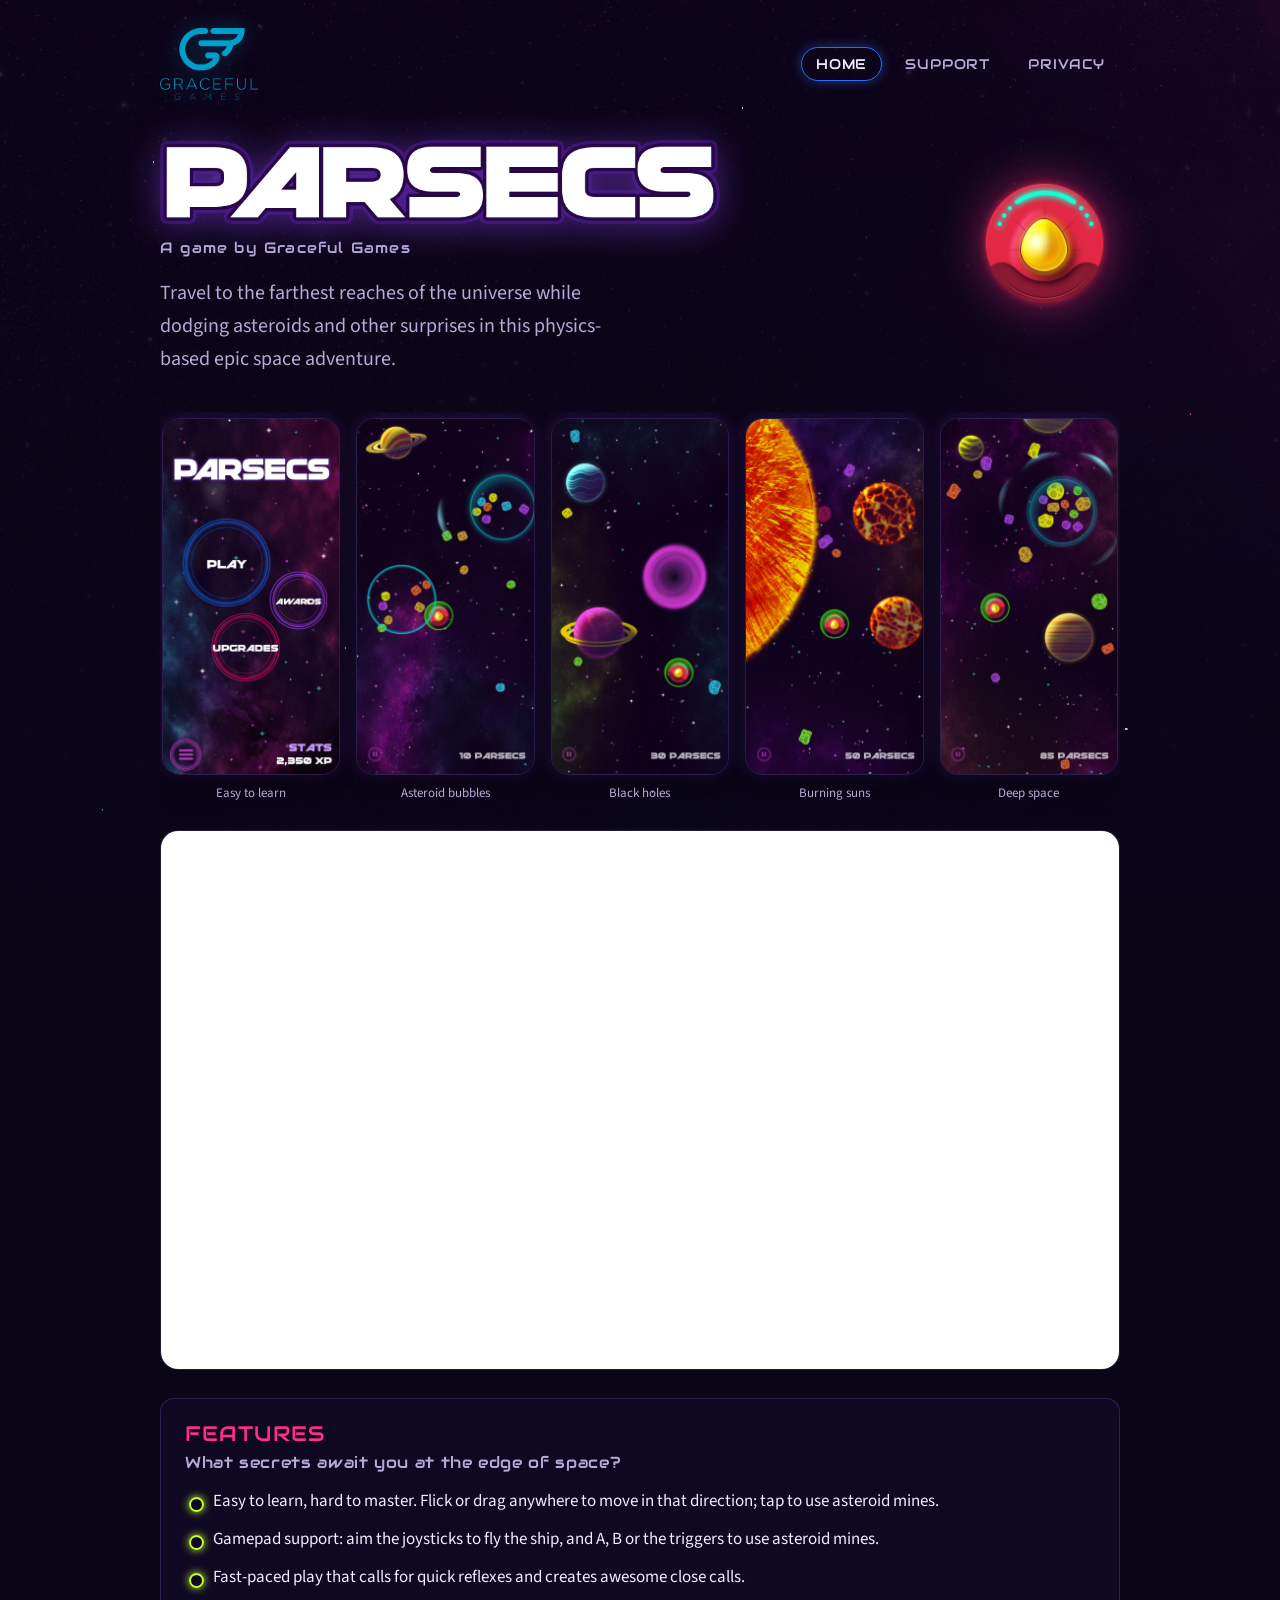
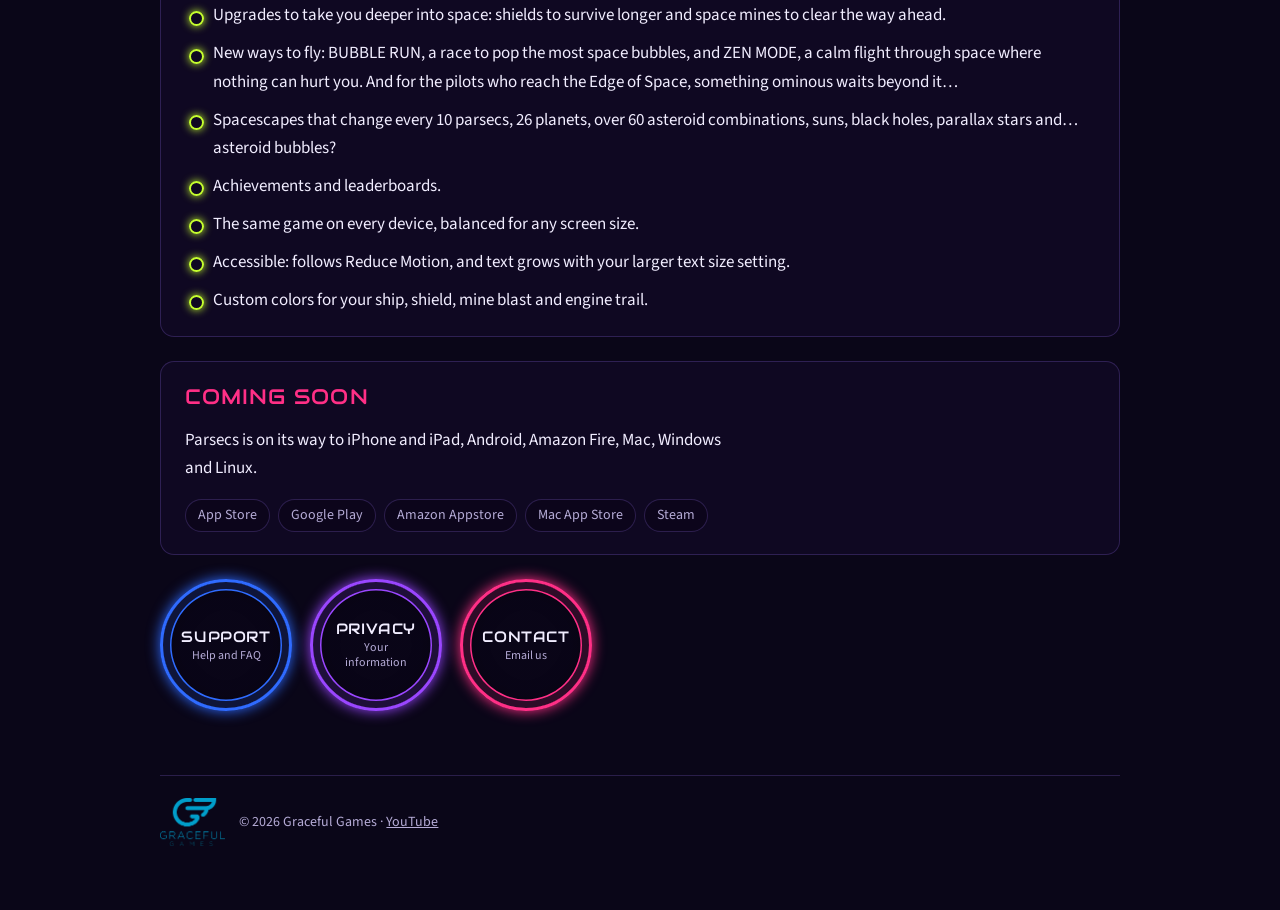
==== commit b1c19cbb: "Full-resolution screenshots on the home page; every photo opens on its own The five home page shots " ====
--- a/index.html
+++ b/index.html
@@ -83,11 +83,11 @@
   </section>
 
   <div class="shots" aria-label="Screenshots">
-    <figure><img src="assets/01-title.jpg" alt="The Parsecs title screen with its Play, Awards and Upgrades rings" width="480" height="960" loading="lazy"><figcaption>Easy to learn</figcaption></figure>
-    <figure><img src="assets/02-bubbles.jpg" alt="The ship flying past planets and asteroid bubbles" width="480" height="960" loading="lazy"><figcaption>Asteroid bubbles</figcaption></figure>
-    <figure><img src="assets/03-black-hole.jpg" alt="A black hole pulling at the field" width="480" height="960" loading="lazy"><figcaption>Black holes</figcaption></figure>
-    <figure><img src="assets/04-sun.jpg" alt="The ship skirting a burning sun" width="480" height="960" loading="lazy"><figcaption>Burning suns</figcaption></figure>
-    <figure><img src="assets/05-deep-space.jpg" alt="Deep space, 85 parsecs out" width="480" height="960" loading="lazy"><figcaption>Deep space</figcaption></figure>
+    <figure><a href="assets/01-title.jpg" target="_blank" rel="noopener"><img src="assets/01-title.jpg" alt="The Parsecs title screen with its Play, Awards and Upgrades rings" width="720" height="1440" loading="lazy"></a><figcaption>Easy to learn</figcaption></figure>
+    <figure><a href="assets/02-bubbles.jpg" target="_blank" rel="noopener"><img src="assets/02-bubbles.jpg" alt="The ship flying past planets and asteroid bubbles" width="720" height="1440" loading="lazy"></a><figcaption>Asteroid bubbles</figcaption></figure>
+    <figure><a href="assets/03-black-hole.jpg" target="_blank" rel="noopener"><img src="assets/03-black-hole.jpg" alt="A black hole pulling at the field" width="720" height="1440" loading="lazy"></a><figcaption>Black holes</figcaption></figure>
+    <figure><a href="assets/04-sun.jpg" target="_blank" rel="noopener"><img src="assets/04-sun.jpg" alt="The ship skirting a burning sun" width="720" height="1440" loading="lazy"></a><figcaption>Burning suns</figcaption></figure>
+    <figure><a href="assets/05-deep-space.jpg" target="_blank" rel="noopener"><img src="assets/05-deep-space.jpg" alt="Deep space, 85 parsecs out" width="720" height="1440" loading="lazy"></a><figcaption>Deep space</figcaption></figure>
   </div>
 
   <div class="video">
--- a/style.css
+++ b/style.css
@@ -169,6 +169,8 @@
   margin: 0 0 8px;
 }
 .shots figure { margin: 0; scroll-snap-align: start; }
+/* Each shot opens on its own, full size. */
+.shots a { display: block; }
 .shots img {
   width: 100%;
   height: auto;
